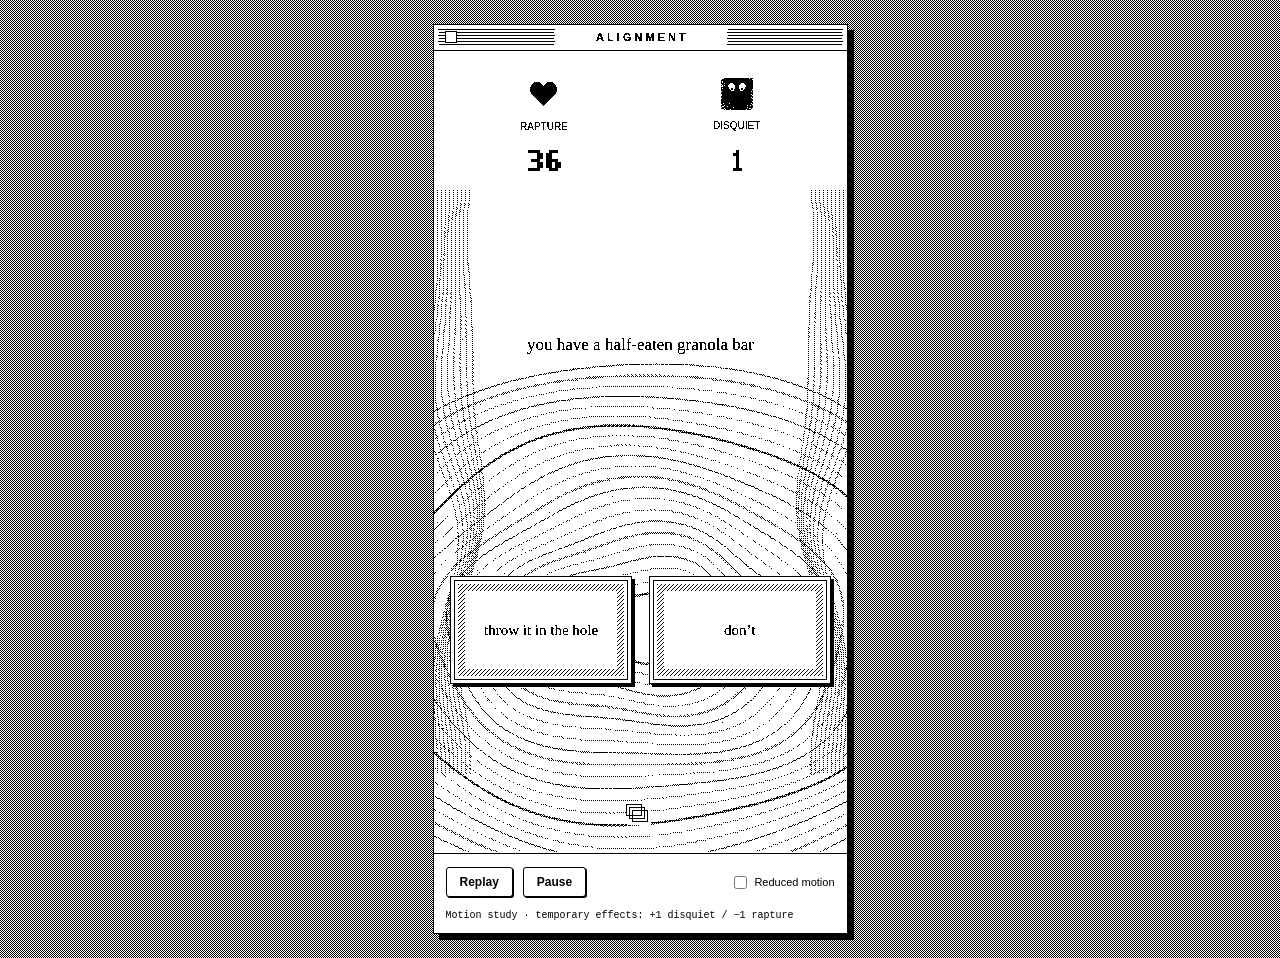
==== granola-psychedelic/index.html @ df899e0f "Publish the preserved psychedelic granola demo as a standalone page" ====
<!doctype html>
<html lang="en">
<head>
  <meta charset="utf-8">
  <meta name="viewport" content="width=device-width,initial-scale=1">
  <meta name="color-scheme" content="light">
  <title>Alignment · psychedelic granola</title>
  <link rel="stylesheet" href="./granola.css">
</head>
<body>
  <main aria-label="Alignment motion prototype">
    <div id="stage">
      <canvas width="415" height="830" aria-hidden="true"></canvas>
      <p id="prose" class="sr-only"></p>
      <div id="totals" class="sr-only"></div>
      <div id="choices" role="group" aria-label="Choices">
        <button disabled data-choice="0">throw it in the hole</button>
        <button disabled data-choice="1">don’t</button>
      </div>
      <div id="status" class="sr-only" role="status" aria-live="polite">Loading.</div>
    </div>
    <footer>
      <div class="tools">
        <button id="replay" disabled>Replay</button>
        <button id="pause" disabled aria-pressed="false">Pause</button>
        <label><input id="reduce" type="checkbox"> Reduced motion</label>
      </div>
      <p>Motion study · temporary effects: +1 disquiet / −1 rapture</p>
    </footer>
  </main>
  <script type="module" src="./granola.mjs"></script>
</body>
</html>
---- granola-psychedelic/granola.css ----
* { box-sizing: border-box; }
:root { color-scheme: light; color: #000; background: #fff; font-family: Geneva, Helvetica, Arial, sans-serif; }
body { margin: 0; min-height: 100svh; display: grid; place-items: center; padding: 24px 12px; background: repeating-conic-gradient(#fff 0 25%, #000 0 50%) 0 0 / 2px 2px; }
main { width: min(415px, 100%); background: #fff; box-shadow: 6px 6px #000; }
#stage { width: 100%; aspect-ratio: 415/830; position: relative; overflow: hidden; background: white; }
canvas { width: 100%; height: 100%; display: block; image-rendering: pixelated; }
#choices { position: absolute; inset: 0; pointer-events: none; }
#choices button { position: absolute; top: 66.5060241%; width: 43.8554217%; height: 13.0120482%; padding: 0; margin: 0; border: 0; color: transparent; background: transparent; pointer-events: auto; cursor: pointer; touch-action: manipulation; -webkit-tap-highlight-color: transparent; }
#choices button:first-child { left: 4.0963855%; }
#choices button:last-child { left: 52.0481928%; }
#choices button:disabled { pointer-events: none; cursor: default; }
#choices button:focus-visible { outline: 2px dashed #000; outline-offset: 5px; }
footer { border: 1px solid #000; border-top: 0; padding: 13px 12px 10px; }
.tools { display: flex; align-items: center; gap: 10px; }
.tools button { background: #fff; color: #000; border: 1px solid #000; border-radius: 3px; padding: 5px 13px; box-shadow: 1px 1px #000; min-height: 30px; font: bold 12px Geneva, Helvetica, Arial, sans-serif; cursor: pointer; }
.tools button:active, .tools button[aria-pressed="true"] { background: #000; color: #fff; box-shadow: none; }
.tools button:disabled { opacity: .5; }
.tools label { display: flex; align-items: center; gap: 4px; margin-left: auto; font-size: 11px; white-space: nowrap; cursor: pointer; }
input { accent-color: #000; }
footer p { font: 10px/1.4 monospace; margin: 12px 0 0; }
.sr-only { position: absolute; width: 1px; height: 1px; padding: 0; overflow: hidden; clip-path: inset(50%); white-space: nowrap; }
:focus-visible { outline: 2px solid #000; outline-offset: 4px; }
@media (max-width: 440px) { body { padding: 0; display: block; background: #fff; } main { border: 0; box-shadow: none; margin: auto; } }
/* Preserve thin letter strokes when the native bitmap must be scaled down. */
@media (max-width: 414px) { canvas { image-rendering: auto; } }
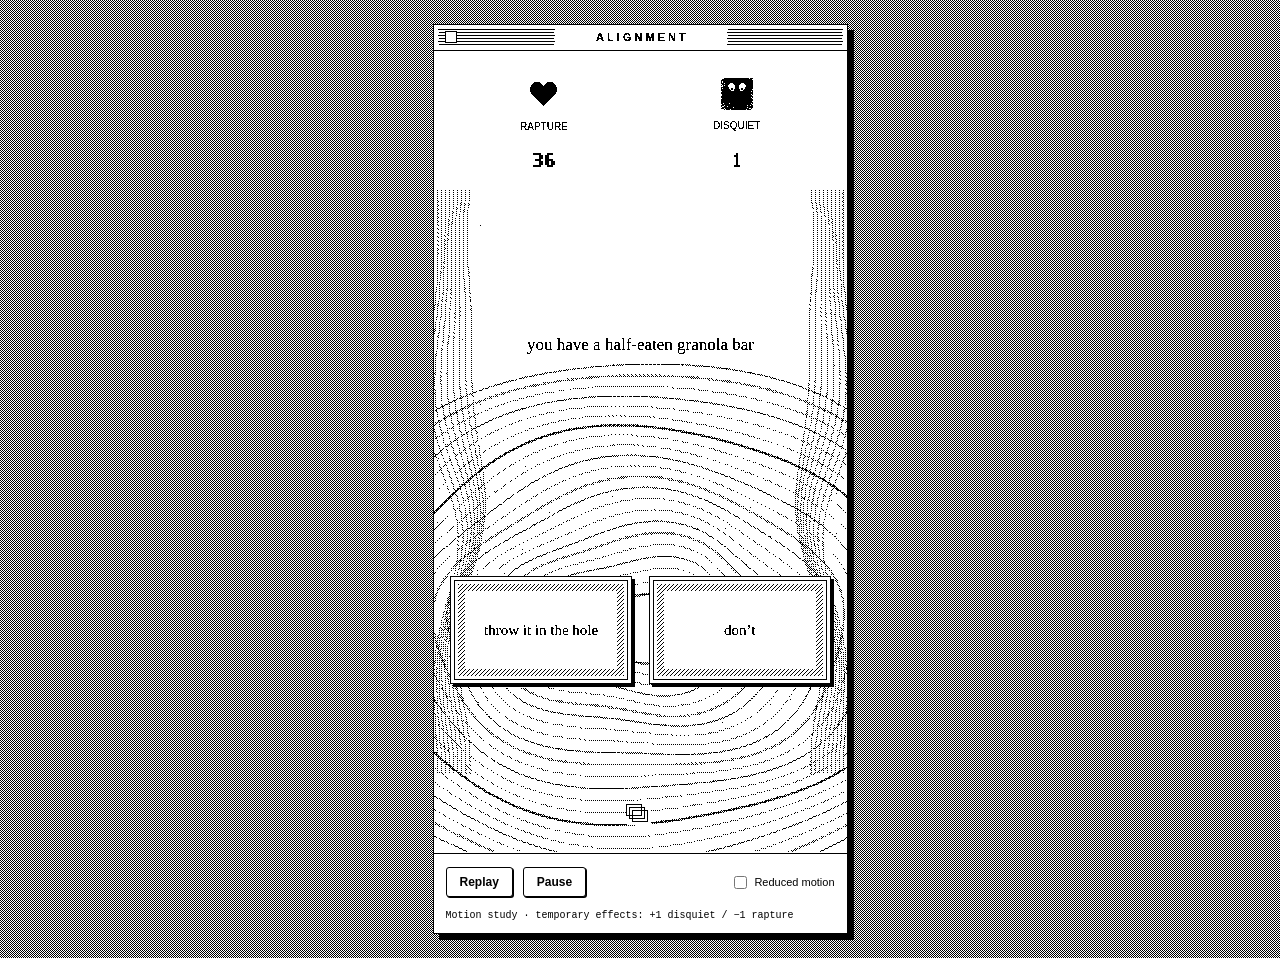
==== commit b4307466: "Reduce psychedelic demo attribute totals to smaller bitmap type" ====
--- a/granola-psychedelic/index.html
+++ b/granola-psychedelic/index.html
@@ -28,6 +28,6 @@
       <p>Motion study · temporary effects: +1 disquiet / −1 rapture</p>
     </footer>
   </main>
-  <script type="module" src="./granola.mjs"></script>
+  <script type="module" src="./granola.mjs?v=20260926-2"></script>
 </body>
 </html>
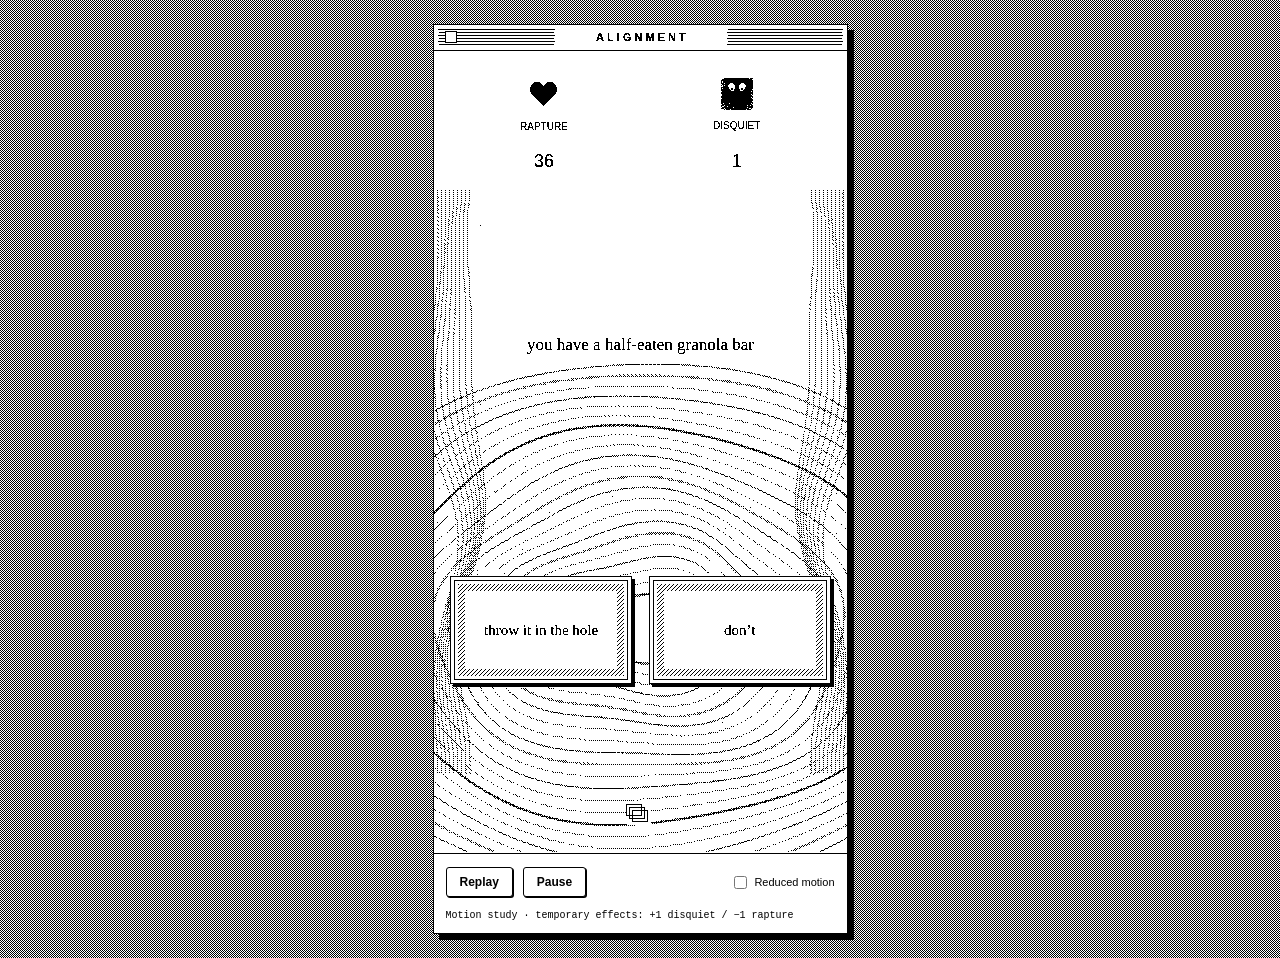
==== commit 639a4145: "Match demo numbers to the main version's regular type" ====
--- a/granola-psychedelic/index.html
+++ b/granola-psychedelic/index.html
@@ -28,6 +28,6 @@
       <p>Motion study · temporary effects: +1 disquiet / −1 rapture</p>
     </footer>
   </main>
-  <script type="module" src="./granola.mjs?v=20260926-2"></script>
+  <script type="module" src="./granola.mjs?v=20260926-3"></script>
 </body>
 </html>
